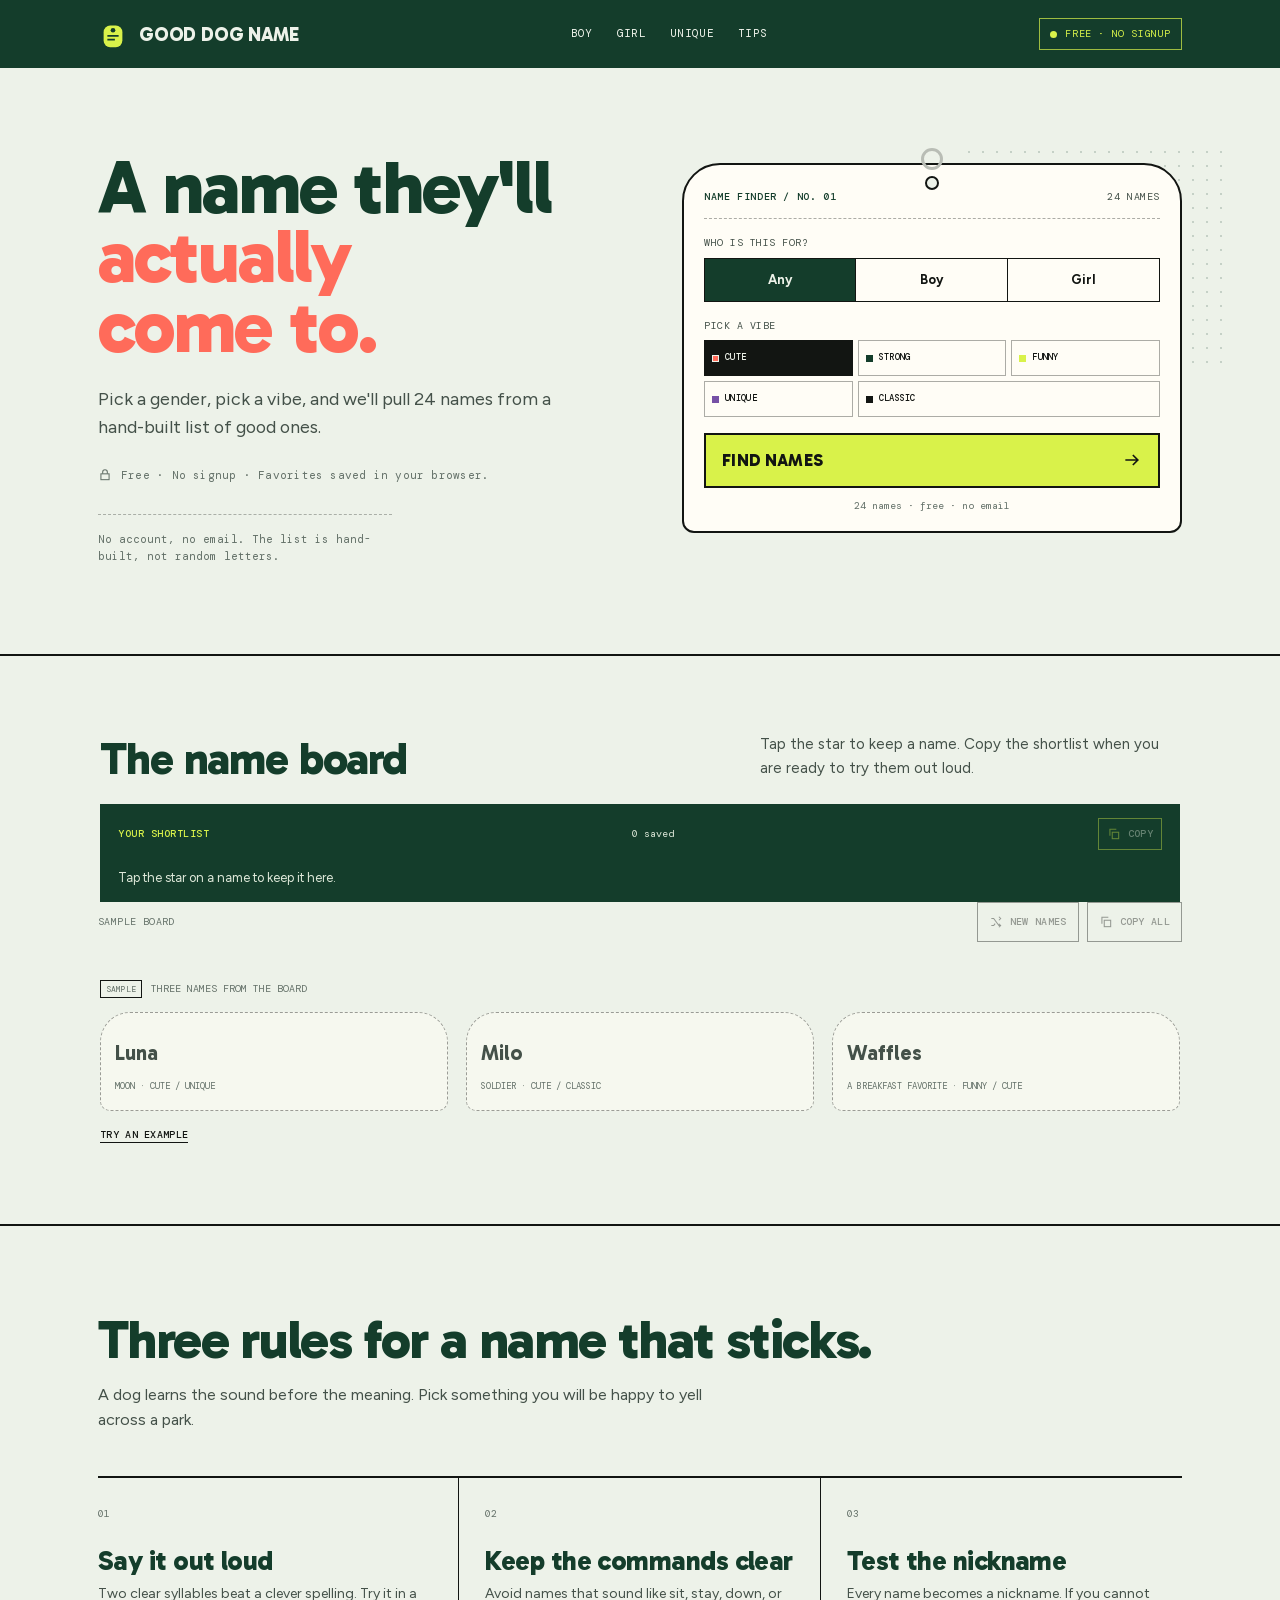
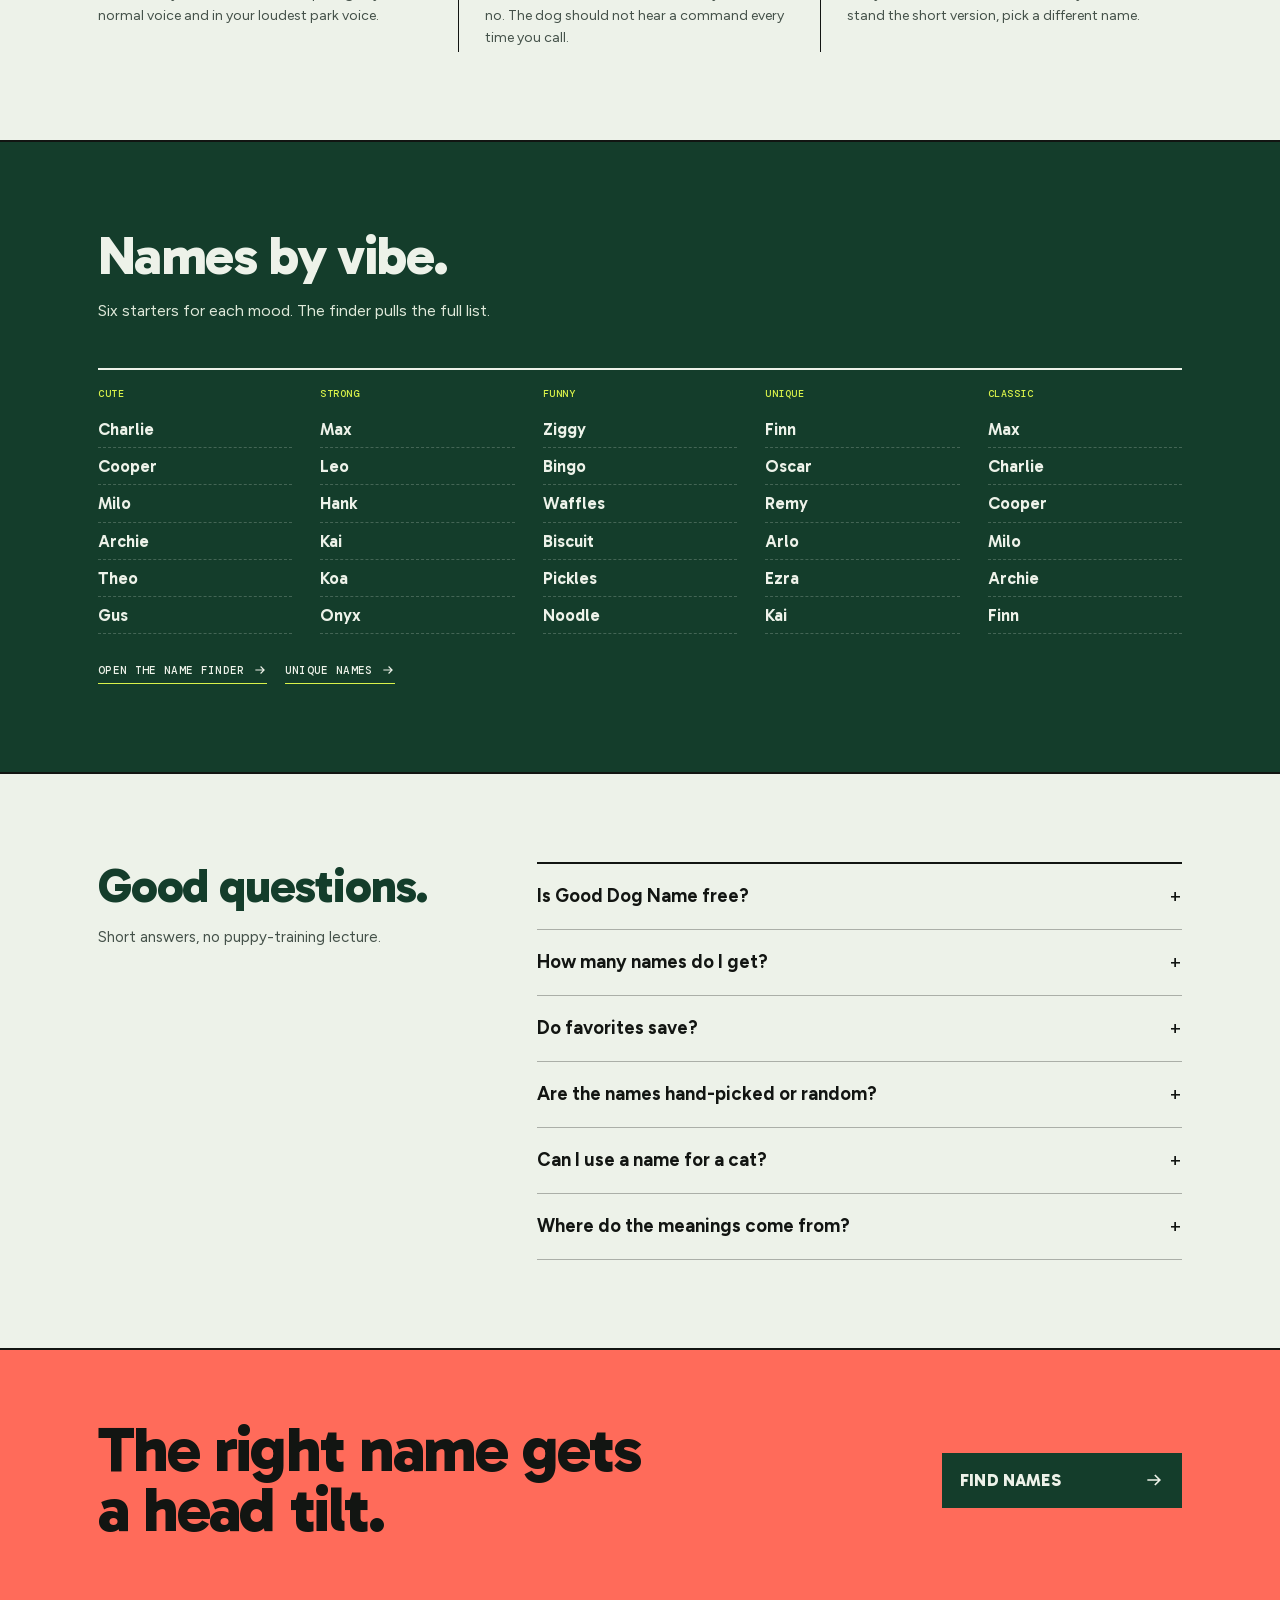
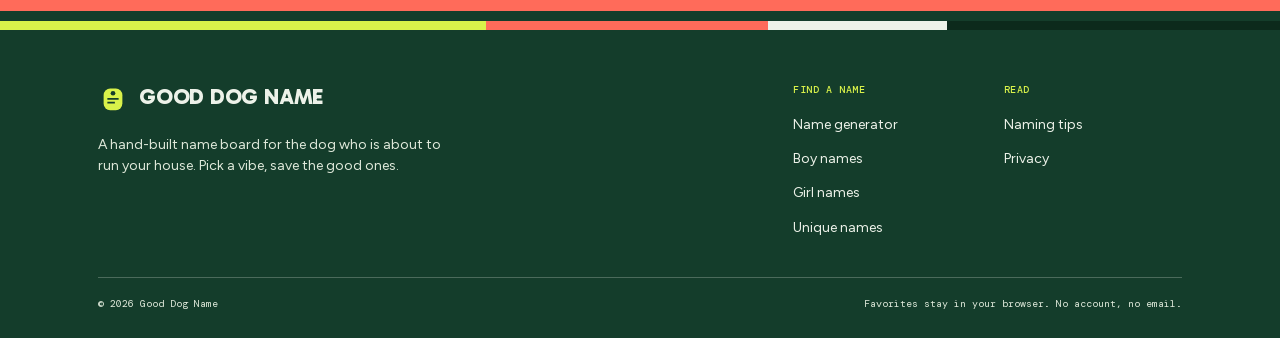
==== index.html @ aaa2a05f "Launch Good Dog Name preview" ====
<!doctype html>
<html lang="en">
<head>
<meta charset="utf-8">
<meta name="viewport" content="width=device-width, initial-scale=1">
<title>Dog Name Generator — Find a Name They'll Come To | Good Dog Name</title>
<meta name="description" content="Pull 24 dog names by gender and vibe from a hand-built list. Save a shortlist, copy the good ones, no signup.">
<link rel="canonical" href="https://fuchen5737.github.io/good-dog-name/">
<meta name="theme-color" content="#143d2b">
<meta name="robots" content="noindex, nofollow">
<meta property="og:type" content="website">
<meta property="og:site_name" content="Good Dog Name">
<meta property="og:title" content="Dog Name Generator — Find a Name They'll Come To | Good Dog Name">
<meta property="og:description" content="Pull 24 dog names by gender and vibe from a hand-built list. Save a shortlist, copy the good ones, no signup.">
<meta property="og:url" content="https://fuchen5737.github.io/good-dog-name/">
<meta property="og:image" content="https://fuchen5737.github.io/good-dog-name/assets/og.png">
<meta property="og:image:width" content="1200">
<meta property="og:image:height" content="630">
<meta name="twitter:card" content="summary_large_image">
<meta name="twitter:title" content="Dog Name Generator — Find a Name They'll Come To | Good Dog Name">
<meta name="twitter:description" content="Pull 24 dog names by gender and vibe from a hand-built list. Save a shortlist, copy the good ones, no signup.">
<meta name="twitter:image" content="https://fuchen5737.github.io/good-dog-name/assets/og.png">
<link rel="icon" href="./assets/favicon.svg" type="image/svg+xml">
<link rel="preload" href="./assets/fonts/gabarito-latin.woff2" as="font" type="font/woff2" crossorigin>
<link rel="preload" href="./assets/fonts/figtree-latin.woff2" as="font" type="font/woff2" crossorigin>
<link rel="stylesheet" href="./assets/styles.css">
<script type="application/ld+json">{"@context":"https://schema.org","@type":"WebApplication","name":"Good Dog Name","url":"https://fuchen5737.github.io/good-dog-name/","applicationCategory":"UtilitiesApplication","operatingSystem":"Any","browserRequirements":"Requires JavaScript","offers":{"@type":"Offer","price":"0","priceCurrency":"USD"},"description":"A free dog name generator with a hand-built list of names by gender and vibe, plus a saved shortlist."}</script>
<script type="application/ld+json">{"@context":"https://schema.org","@type":"FAQPage","mainEntity":[{"@type":"Question","name":"Is Good Dog Name free?","acceptedAnswer":{"@type":"Answer","text":"Yes. No account, no email, and no paid unlock. Pull as many boards as you like."}},{"@type":"Question","name":"How many names do I get?","acceptedAnswer":{"@type":"Answer","text":"Each run pulls 24 names. Tap the star to keep the good ones in your shortlist."}},{"@type":"Question","name":"Do favorites save?","acceptedAnswer":{"@type":"Answer","text":"Yes. Your shortlist is saved in this browser. Clearing browser data will clear it."}},{"@type":"Question","name":"Are the names hand-picked or random?","acceptedAnswer":{"@type":"Answer","text":"The list is hand-built. The finder shuffles and filters it; it does not invent names from random letters."}},{"@type":"Question","name":"Can I use a name for a cat?","acceptedAnswer":{"@type":"Answer","text":"The list is written for dogs, but many of the names work for any pet. The filter is a starting point, not a rule."}},{"@type":"Question","name":"Where do the meanings come from?","acceptedAnswer":{"@type":"Answer","text":"The notes are short meanings or associations, not a full etymology dictionary. Use them as a starting point."}}]}</script>
</head>
<body data-page="home" data-preset-gender="any" data-preset-style="cute">
<a class="skip-link" href="#generator">Skip to name finder</a>
<header class="site-header">
  <div class="wrap site-header__inner">
    <a class="brand" href="./" aria-label="Good Dog Name home">
      <svg class="brand__mark" viewBox="0 0 32 32" aria-hidden="true"><rect x="6" y="7" width="20" height="23" rx="7" fill="#d9f24a"/><circle cx="16" cy="12" r="2.5" fill="#143d2b"/><path d="M10 18h12M10 22h8" stroke="#143d2b" stroke-width="2"/></svg>
      <span>Good Dog Name</span>
    </a>
    <nav class="site-nav" aria-label="Primary">
      <a href="./boy-dog-names/">Boy</a>
      <a href="./girl-dog-names/">Girl</a>
      <a href="./unique-dog-names/">Unique</a>
      <a href="./dog-naming-tips/">Tips</a>
    </nav>
    <span class="header-chip">Free · No signup</span>
  </div>
</header>
<main id="main">
<section class="hero" id="generator">
  <div class="wrap hero__inner">
    <div class="hero__copy reveal">
      <h1>A name they'll <em>actually come to.</em></h1>
      <p class="hero__sub">Pick a gender, pick a vibe, and we'll pull 24 names from a hand-built list of good ones.</p>
      <p class="hero__trust"><svg viewBox="0 0 24 24" fill="none" stroke="currentColor" stroke-width="1.8" aria-hidden="true"><rect x="5" y="10" width="14" height="10"/><path d="M8 10V7a4 4 0 0 1 8 0v3"/></svg> Free · No signup · Favorites saved in your browser.</p>
      <p class="hero__note">No account, no email. The list is hand-built, not random letters.</p>
    </div>
    <div class="finder-wrap">
      <form class="finder reveal reveal--2" id="name-form" novalidate>
  <div class="finder__head">
    <strong>Name finder / No. 01</strong>
    <span>24 names</span>
  </div>
  <div class="finder__body">
    <fieldset class="fieldset">
      <legend>Who is this for?</legend>
      <div class="segmented">
        <label><input type="radio" name="gender" value="any" checked><span>Any</span></label>
        <label><input type="radio" name="gender" value="boy"><span>Boy</span></label>
        <label><input type="radio" name="gender" value="girl"><span>Girl</span></label>
      </div>
    </fieldset>
    <fieldset class="fieldset">
      <legend>Pick a vibe</legend>
      <div class="style-chips">
        <label class="style-chip"><input type="radio" name="style" value="cute" checked><span>Cute</span></label>
<label class="style-chip"><input type="radio" name="style" value="strong"><span>Strong</span></label>
<label class="style-chip"><input type="radio" name="style" value="funny"><span>Funny</span></label>
<label class="style-chip"><input type="radio" name="style" value="unique"><span>Unique</span></label>
<label class="style-chip"><input type="radio" name="style" value="classic"><span>Classic</span></label>
      </div>
    </fieldset>
    <button class="submit" type="submit">
      <span>Find names</span>
      <svg viewBox="0 0 24 24" fill="none" stroke="currentColor" stroke-width="2" aria-hidden="true"><path d="M4 12h15M13 6l6 6-6 6"/></svg>
    </button>
    <p class="finder__foot">24 names · free · no email</p>
  </div>
</form>
    </div>
  </div>
</section>
<section class="board" id="board" aria-labelledby="board-title">
  <div class="wrap">
    <div class="board__intro">
      <h2 id="board-title">The name board</h2>
      <p>Tap the star to keep a name. Copy the shortlist when you are ready to try them out loud.</p>
    </div>
    <div class="shortlist" id="shortlist">
      <div class="shortlist__head">
        <h3>Your shortlist</h3>
        <span id="shortlist-count">0 saved</span>
        <button class="button-quiet" id="copy-shortlist" type="button" aria-label="Copy shortlist" disabled><svg viewBox="0 0 24 24" fill="none" stroke="currentColor" stroke-width="1.8" aria-hidden="true"><rect x="9" y="9" width="11" height="11"/><path d="M5 15V4h11"/></svg><span>Copy</span></button>
      </div>
      <div class="shortlist__chips" id="shortlist-chips">
        <p class="shortlist__empty">Tap the star on a name to keep it here.</p>
      </div>
    </div>
    <div class="board__tools">
      <span class="board__count" id="board-count">Sample board</span>
      <button class="button-quiet" id="new-names" type="button" disabled><svg viewBox="0 0 24 24" fill="none" stroke="currentColor" stroke-width="1.8" aria-hidden="true"><path d="M4 6h4l9 12h3M4 18h4l2.5-3.3M17 3l3 3-3 3M17 15l3 3-3 3"/></svg><span>New names</span></button>
      <button class="button-quiet" id="copy-all" type="button" disabled><svg viewBox="0 0 24 24" fill="none" stroke="currentColor" stroke-width="1.8" aria-hidden="true"><rect x="9" y="9" width="11" height="11"/><path d="M5 15V4h11"/></svg><span>Copy all</span></button>
    </div>
    <div class="tag-empty" id="tag-empty">
      <p class="tag-empty__note"><span>Sample</span> Three names from the board</p>
      <div class="sample-grid">
        <div class="sample-tag"><strong>Luna</strong><span>moon · cute / unique</span></div>
        <div class="sample-tag"><strong>Milo</strong><span>soldier · cute / classic</span></div>
        <div class="sample-tag"><strong>Waffles</strong><span>a breakfast favorite · funny / cute</span></div>
      </div>
      <div class="empty-actions">
        <button class="link-button" id="fill-example" type="button">Try an example</button>
      </div>
    </div>
    <div class="tag-grid" id="tag-grid" hidden></div>
    <span class="sr-only" id="result-status" role="status" aria-live="polite"></span>
  </div>
</section>
<section class="section" aria-labelledby="how-title">
  <div class="wrap">
    <div class="section__head">
      <h2 id="how-title">Three rules for a name that sticks.</h2>
      <p>A dog learns the sound before the meaning. Pick something you will be happy to yell across a park.</p>
    </div>
    <div class="how">
      <div class="how__item">
        <span class="how__num">01</span>
        <h3>Say it out loud</h3>
        <p>Two clear syllables beat a clever spelling. Try it in a normal voice and in your loudest park voice.</p>
      </div>
      <div class="how__item">
        <span class="how__num">02</span>
        <h3>Keep the commands clear</h3>
        <p>Avoid names that sound like sit, stay, down, or no. The dog should not hear a command every time you call.</p>
      </div>
      <div class="how__item">
        <span class="how__num">03</span>
        <h3>Test the nickname</h3>
        <p>Every name becomes a nickname. If you cannot stand the short version, pick a different name.</p>
      </div>
    </div>
  </div>
</section>
<section class="section section--forest" aria-labelledby="vibes-title">
  <div class="wrap">
    <div class="section__head">
      <h2 id="vibes-title">Names by vibe.</h2>
      <p>Six starters for each mood. The finder pulls the full list.</p>
    </div>
    <div class="vibes">
      <div class="vibe"><h3>Cute</h3><ul><li>Charlie</li><li>Cooper</li><li>Milo</li><li>Archie</li><li>Theo</li><li>Gus</li></ul></div>
<div class="vibe"><h3>Strong</h3><ul><li>Max</li><li>Leo</li><li>Hank</li><li>Kai</li><li>Koa</li><li>Onyx</li></ul></div>
<div class="vibe"><h3>Funny</h3><ul><li>Ziggy</li><li>Bingo</li><li>Waffles</li><li>Biscuit</li><li>Pickles</li><li>Noodle</li></ul></div>
<div class="vibe"><h3>Unique</h3><ul><li>Finn</li><li>Oscar</li><li>Remy</li><li>Arlo</li><li>Ezra</li><li>Kai</li></ul></div>
<div class="vibe"><h3>Classic</h3><ul><li>Max</li><li>Charlie</li><li>Cooper</li><li>Milo</li><li>Archie</li><li>Finn</li></ul></div>
    </div>
    <div class="section__foot">
      <a class="text-link" href="./">Open the name finder<svg viewBox="0 0 24 24" fill="none" stroke="currentColor" stroke-width="2" aria-hidden="true"><path d="M4 12h15M13 6l6 6-6 6"/></svg></a>
      <a class="text-link" href="./unique-dog-names/">Unique names<svg viewBox="0 0 24 24" fill="none" stroke="currentColor" stroke-width="2" aria-hidden="true"><path d="M4 12h15M13 6l6 6-6 6"/></svg></a>
    </div>
  </div>
</section>
<section class="section" aria-labelledby="faq-title">
  <div class="wrap faq">
    <div class="faq__intro">
      <h2 id="faq-title">Good questions.</h2>
      <p>Short answers, no puppy-training lecture.</p>
    </div>
    <div class="faq-list">
      <details class="faq-item"><summary>Is Good Dog Name free?</summary><p>Yes. No account, no email, and no paid unlock. Pull as many boards as you like.</p></details>
<details class="faq-item"><summary>How many names do I get?</summary><p>Each run pulls 24 names. Tap the star to keep the good ones in your shortlist.</p></details>
<details class="faq-item"><summary>Do favorites save?</summary><p>Yes. Your shortlist is saved in this browser. Clearing browser data will clear it.</p></details>
<details class="faq-item"><summary>Are the names hand-picked or random?</summary><p>The list is hand-built. The finder shuffles and filters it; it does not invent names from random letters.</p></details>
<details class="faq-item"><summary>Can I use a name for a cat?</summary><p>The list is written for dogs, but many of the names work for any pet. The filter is a starting point, not a rule.</p></details>
<details class="faq-item"><summary>Where do the meanings come from?</summary><p>The notes are short meanings or associations, not a full etymology dictionary. Use them as a starting point.</p></details>
    </div>
  </div>
</section>
<section class="cta" aria-labelledby="cta-title">
  <div class="wrap cta__inner">
    <h2 id="cta-title">The right name gets a head tilt.</h2>
    <a class="submit" href="#generator"><span>Find names</span><svg viewBox="0 0 24 24" fill="none" stroke="currentColor" stroke-width="2" aria-hidden="true"><path d="M4 12h15M13 6l6 6-6 6"/></svg></a>
  </div>
</section>
</main>
<footer class="site-footer">
  <div class="site-footer__bar" aria-hidden="true"><span></span><span></span><span></span><span></span></div>
  <div class="wrap">
    <div class="site-footer__inner">
      <div>
        <a class="brand" href="./"><svg class="brand__mark" viewBox="0 0 32 32" aria-hidden="true"><rect x="6" y="7" width="20" height="23" rx="7" fill="#d9f24a"/><circle cx="16" cy="12" r="2.5" fill="#143d2b"/><path d="M10 18h12M10 22h8" stroke="#143d2b" stroke-width="2"/></svg><span>Good Dog Name</span></a>
        <p class="site-footer__note">A hand-built name board for the dog who is about to run your house. Pick a vibe, save the good ones.</p>
      </div>
      <div>
        <h2>Find a name</h2>
        <ul>
          <li><a href="./">Name generator</a></li>
          <li><a href="./boy-dog-names/">Boy names</a></li>
          <li><a href="./girl-dog-names/">Girl names</a></li>
          <li><a href="./unique-dog-names/">Unique names</a></li>
        </ul>
      </div>
      <div>
        <h2>Read</h2>
        <ul>
          <li><a href="./dog-naming-tips/">Naming tips</a></li>
          <li><a href="./privacy/">Privacy</a></li>
        </ul>
      </div>
    </div>
    <div class="site-footer__bottom">
      <span>© 2026 Good Dog Name</span>
      <span>Favorites stay in your browser. No account, no email.</span>
    </div>
  </div>
</footer>
<div class="toast" id="toast" role="status" aria-live="polite"></div>
<script type="module" src="./assets/app.js"></script>
</body>
</html>
---- assets/styles.css ----
@font-face {
  font-family: "Gabarito";
  src: url("./fonts/gabarito-latin.woff2") format("woff2");
  font-weight: 400 900;
  font-style: normal;
  font-display: swap;
}

@font-face {
  font-family: "Figtree";
  src: url("./fonts/figtree-latin.woff2") format("woff2");
  font-weight: 300 900;
  font-style: normal;
  font-display: swap;
}

@font-face {
  font-family: "DM Mono";
  src: url("./fonts/dm-mono-400.woff2") format("woff2");
  font-weight: 400;
  font-style: normal;
  font-display: swap;
}

@font-face {
  font-family: "DM Mono";
  src: url("./fonts/dm-mono-500.woff2") format("woff2");
  font-weight: 500;
  font-style: normal;
  font-display: swap;
}

:root {
  --paper: #edf2e9;
  --paper-deep: #dfe9da;
  --white: #fffdf6;
  --ink: #121512;
  --ink-soft: #445149;
  --ink-mute: #647169;
  --forest: #143d2b;
  --forest-deep: #0c2a1c;
  --tennis: #d9f24a;
  --coral: #ff6b5a;
  --plum: #7651a6;
  --metal: #b9bdb5;
  --display: "Gabarito", "Trebuchet MS", sans-serif;
  --body: "Figtree", "Helvetica Neue", Arial, sans-serif;
  --mono: "DM Mono", ui-monospace, monospace;
  --max: 1180px;
  --gutter: clamp(20px, 4vw, 48px);
  --ease: cubic-bezier(0.16, 1, 0.3, 1);
}

*,
*::before,
*::after {
  box-sizing: border-box;
}

[hidden] {
  display: none !important;
}

html {
  background: var(--paper);
  scroll-behavior: smooth;
  scrollbar-color: var(--forest) var(--paper);
}

::-webkit-scrollbar {
  width: 12px;
}

::-webkit-scrollbar-track {
  background: var(--paper);
}

::-webkit-scrollbar-thumb {
  background: var(--forest);
  border: 3px solid var(--paper);
}

body {
  margin: 0;
  background: var(--paper);
  color: var(--ink);
  font-family: var(--body);
  font-size: 17px;
  line-height: 1.55;
  -webkit-font-smoothing: antialiased;
  text-rendering: optimizeLegibility;
}

::selection {
  background: var(--tennis);
  color: var(--ink);
}

:focus-visible {
  outline: 2px solid var(--coral);
  outline-offset: 3px;
}

.site-header :focus-visible,
.site-footer :focus-visible {
  outline-color: var(--tennis);
}

a {
  color: inherit;
  text-underline-offset: 0.18em;
}

img,
svg {
  display: block;
  max-width: 100%;
}

button,
input {
  font: inherit;
  color: inherit;
}

button {
  cursor: pointer;
}

a.submit {
  text-decoration: none;
}

.wrap {
  width: 100%;
  max-width: var(--max);
  margin: 0 auto;
  padding-inline: var(--gutter);
}

.skip-link {
  position: absolute;
  left: 16px;
  top: -60px;
  z-index: 100;
  background: var(--tennis);
  color: var(--ink);
  padding: 10px 14px;
  font-family: var(--mono);
  font-size: 12px;
  text-decoration: none;
}

.skip-link:focus {
  top: 12px;
}

/* Header */
.site-header {
  background: var(--forest);
  color: var(--paper);
}

.site-header__inner {
  min-height: 68px;
  display: flex;
  align-items: center;
  justify-content: space-between;
  gap: 24px;
}

.brand {
  display: inline-flex;
  align-items: center;
  gap: 11px;
  color: var(--paper);
  text-decoration: none;
  font-family: var(--display);
  font-size: 19px;
  font-weight: 800;
  line-height: 1;
  letter-spacing: -0.01em;
  text-transform: uppercase;
}

.brand__mark {
  width: 30px;
  height: 30px;
  flex: none;
}

.site-nav {
  display: flex;
  align-items: center;
  gap: 24px;
  font-family: var(--mono);
  font-size: 11px;
  letter-spacing: 0.03em;
  text-transform: uppercase;
}

.site-nav a {
  color: var(--paper);
  text-decoration: none;
  padding-block: 4px;
  border-bottom: 1px solid transparent;
}

.site-nav a:hover,
.site-nav a[aria-current="page"] {
  border-bottom-color: var(--tennis);
}

.header-chip {
  display: inline-flex;
  align-items: center;
  gap: 8px;
  border: 1px solid rgba(217, 242, 74, 0.7);
  color: var(--tennis);
  padding: 7px 10px;
  font-family: var(--mono);
  font-size: 10px;
  letter-spacing: 0.06em;
  text-transform: uppercase;
  white-space: nowrap;
}

.header-chip::before {
  content: "";
  width: 7px;
  height: 7px;
  background: var(--tennis);
  border-radius: 50%;
}

/* Hero */
.hero {
  position: relative;
  overflow: hidden;
  background: var(--paper);
  border-bottom: 2px solid var(--ink);
}

.hero__inner {
  position: relative;
  z-index: 1;
  display: grid;
  grid-template-columns: minmax(0, 1.02fr) minmax(350px, 0.98fr);
  gap: clamp(36px, 5vw, 72px);
  align-items: start;
  padding-block: clamp(46px, 6vw, 78px) clamp(56px, 7vw, 92px);
}

.hero__copy {
  max-width: 650px;
  padding-top: 8px;
}

.hero h1 {
  margin: 0;
  font-family: var(--display);
  font-size: clamp(3rem, 5.9vw, 5.15rem);
  font-weight: 800;
  line-height: 0.92;
  letter-spacing: -0.03em;
  text-wrap: balance;
  color: var(--forest);
}

.hero h1 em {
  font-style: normal;
  color: var(--coral);
}

.hero__sub {
  max-width: 44ch;
  margin: 24px 0 0;
  color: var(--ink-soft);
  font-size: clamp(1.03rem, 1.4vw, 1.18rem);
  line-height: 1.55;
}

.hero__trust {
  display: flex;
  align-items: center;
  gap: 9px;
  margin-top: 26px;
  font-family: var(--mono);
  font-size: 11px;
  letter-spacing: 0.02em;
  color: var(--ink-mute);
}

.hero__trust svg {
  width: 14px;
  height: 14px;
  flex: none;
}

.hero__note {
  max-width: 42ch;
  margin: 30px 0 0;
  padding-top: 16px;
  border-top: 1px dashed rgba(18, 21, 18, 0.3);
  font-family: var(--mono);
  font-size: 11px;
  line-height: 1.55;
  color: var(--ink-mute);
}

/* Finder: a big dog tag */
.finder-wrap {
  position: relative;
  padding-top: 18px;
}

.finder-wrap::before {
  content: "";
  position: absolute;
  top: 0;
  right: -8%;
  width: 260px;
  height: 220px;
  background-image: radial-gradient(circle, rgba(20, 61, 43, 0.18) 1.3px, transparent 1.5px);
  background-size: 14px 14px;
  pointer-events: none;
}

.finder {
  position: relative;
  z-index: 1;
  background: var(--white);
  border: 2px solid var(--ink);
  border-radius: 38px 38px 12px 12px;
  padding: 24px 20px 18px;
}

.finder::before {
  content: "";
  position: absolute;
  top: 11px;
  left: 50%;
  width: 14px;
  height: 14px;
  transform: translateX(-50%);
  border: 2px solid var(--ink);
  border-radius: 50%;
  background: var(--paper);
  z-index: 2;
}

.finder::after {
  content: "";
  position: absolute;
  top: -17px;
  left: 50%;
  width: 22px;
  height: 22px;
  transform: translateX(-50%);
  border: 3px solid var(--metal);
  border-radius: 50%;
  z-index: 1;
}

.finder__head {
  display: flex;
  align-items: center;
  justify-content: space-between;
  gap: 14px;
  padding-bottom: 14px;
  border-bottom: 1.5px dashed rgba(18, 21, 18, 0.35);
  font-family: var(--mono);
  font-size: 10px;
  letter-spacing: 0.06em;
  text-transform: uppercase;
  color: var(--ink-soft);
}

.finder__head strong {
  color: var(--forest);
  font-weight: 500;
}

.finder__body {
  padding-top: 16px;
}

.fieldset {
  margin: 0 0 16px;
  padding: 0;
  border: 0;
}

.fieldset > legend {
  padding: 0;
  margin-bottom: 7px;
  font-family: var(--mono);
  font-size: 10px;
  letter-spacing: 0.05em;
  text-transform: uppercase;
  color: var(--ink-soft);
}

.segmented {
  display: grid;
  grid-template-columns: repeat(3, 1fr);
  border: 1.5px solid var(--ink);
}

.segmented label {
  position: relative;
  display: block;
}

.segmented input {
  position: absolute;
  opacity: 0;
  pointer-events: none;
}

.segmented span {
  display: grid;
  place-items: center;
  min-height: 42px;
  font-family: var(--body);
  font-size: 13px;
  font-weight: 700;
  cursor: pointer;
  border-right: 1.5px solid var(--ink);
  background: var(--white);
}

.segmented label:last-child span {
  border-right: 0;
}

.segmented span:hover {
  background: var(--paper);
}

.segmented input:checked + span {
  background: var(--forest);
  color: var(--paper);
}

.segmented input:focus-visible + span {
  outline: 2px solid var(--coral);
  outline-offset: -3px;
}

.style-chips {
  display: grid;
  grid-template-columns: repeat(3, 1fr);
  gap: 5px;
}

.style-chip {
  position: relative;
  display: block;
}

.style-chip input {
  position: absolute;
  opacity: 0;
  pointer-events: none;
}

.style-chip span {
  display: flex;
  align-items: center;
  gap: 6px;
  min-height: 36px;
  padding: 6px 7px;
  border: 1.5px solid rgba(18, 21, 18, 0.35);
  background: var(--white);
  font-family: var(--mono);
  font-size: 9px;
  font-weight: 500;
  letter-spacing: 0.03em;
  text-transform: uppercase;
  cursor: pointer;
}

.style-chip span::before {
  content: "";
  width: 7px;
  height: 7px;
  flex: none;
  background: var(--swatch, var(--forest));
}

.style-chip:nth-child(1) span {
  --swatch: var(--coral);
}

.style-chip:nth-child(2) span {
  --swatch: var(--forest);
}

.style-chip:nth-child(3) span {
  --swatch: var(--tennis);
}

.style-chip:nth-child(4) span {
  --swatch: var(--plum);
}

.style-chip:nth-child(5) {
  grid-column: span 2;
}

.style-chip:nth-child(5) span {
  --swatch: var(--ink);
}

.style-chip span:hover {
  border-color: var(--ink);
  background: var(--paper);
}

.style-chip input:checked + span {
  background: var(--ink);
  border-color: var(--ink);
  color: var(--paper);
}

.style-chip input:checked + span::before {
  border: 1px solid var(--paper);
}

.style-chip input:focus-visible + span {
  outline: 2px solid var(--coral);
  outline-offset: 2px;
}

.submit {
  display: flex;
  align-items: center;
  justify-content: space-between;
  gap: 12px;
  width: 100%;
  min-height: 54px;
  padding: 12px 16px;
  border: 2px solid var(--ink);
  background: var(--tennis);
  color: var(--ink);
  font-family: var(--display);
  font-size: 17px;
  font-weight: 800;
  letter-spacing: 0.01em;
  text-transform: uppercase;
  transition: background 150ms ease, transform 150ms ease;
}

.submit:hover {
  background: var(--coral);
}

.submit:active {
  transform: translateY(1px);
}

.submit svg {
  width: 20px;
  height: 20px;
  flex: none;
}

.submit[disabled] {
  cursor: wait;
  opacity: 0.7;
}

.finder__foot {
  margin: 10px 0 0;
  font-family: var(--mono);
  font-size: 10px;
  color: var(--ink-mute);
  text-align: center;
}

/* Board */
.board {
  padding-block: clamp(44px, 6vw, 78px);
}

.board__intro {
  display: flex;
  align-items: end;
  justify-content: space-between;
  gap: 24px;
  max-width: 1080px;
  margin: 0 auto 16px;
}

.board__intro h2 {
  margin: 0;
  font-family: var(--display);
  font-size: clamp(1.9rem, 3.5vw, 2.8rem);
  font-weight: 800;
  line-height: 1;
  letter-spacing: -0.025em;
  color: var(--forest);
}

.board__intro p {
  max-width: 42ch;
  margin: 0 0 2px;
  color: var(--ink-soft);
  font-size: 15px;
}

.board__tools {
  display: flex;
  align-items: center;
  gap: 8px;
  flex-wrap: wrap;
  margin-bottom: 16px;
}

.board__count {
  margin-right: auto;
  font-family: var(--mono);
  font-size: 10px;
  letter-spacing: 0.04em;
  text-transform: uppercase;
  color: var(--ink-mute);
}

.button-quiet {
  display: inline-flex;
  align-items: center;
  justify-content: center;
  gap: 7px;
  min-height: 40px;
  padding: 7px 11px;
  border: 1.5px solid var(--ink);
  background: transparent;
  color: var(--ink);
  font-family: var(--mono);
  font-size: 10px;
  font-weight: 500;
  letter-spacing: 0.03em;
  text-transform: uppercase;
  transition: background 150ms ease;
}

.button-quiet svg {
  width: 14px;
  height: 14px;
  flex: none;
}

.button-quiet:hover {
  background: var(--tennis);
}

.button-quiet:disabled {
  cursor: not-allowed;
  opacity: 0.4;
}

.tag-grid {
  display: grid;
  grid-template-columns: repeat(3, minmax(0, 1fr));
  gap: 18px;
  max-width: 1080px;
  margin: 0 auto;
}

.dog-tag {
  position: relative;
  display: flex;
  flex-direction: column;
  min-height: 210px;
  padding: 30px 16px 14px;
  border: 2px solid var(--ink);
  border-radius: 34px 34px 12px 12px;
  background: var(--white);
  transform: rotate(-0.5deg);
  animation: tag-in 460ms var(--ease) both;
  animation-delay: calc(var(--i, 0) * 28ms);
}

.dog-tag:nth-child(3n) {
  transform: rotate(0.5deg);
}

.dog-tag:hover {
  transform: rotate(0) translateY(-2px);
}

.dog-tag::before {
  content: "";
  position: absolute;
  top: 10px;
  left: 50%;
  width: 12px;
  height: 12px;
  transform: translateX(-50%);
  border: 2px solid var(--ink);
  border-radius: 50%;
  background: var(--paper);
}

.dog-tag::after {
  content: "";
  position: absolute;
  top: -14px;
  left: 50%;
  width: 18px;
  height: 18px;
  transform: translateX(-50%);
  border: 3px solid var(--metal);
  border-radius: 50%;
}

.dog-tag__top {
  display: flex;
  align-items: flex-start;
  justify-content: space-between;
  gap: 10px;
}

.dog-tag__name {
  margin: 0;
  font-family: var(--display);
  font-size: clamp(1.5rem, 2.4vw, 1.9rem);
  font-weight: 800;
  line-height: 1.05;
  letter-spacing: -0.02em;
  color: var(--forest);
  overflow-wrap: anywhere;
}

.dog-tag__note {
  margin: 6px 0 0;
  color: var(--ink-soft);
  font-size: 14px;
  line-height: 1.4;
}

.dog-tag__styles {
  display: flex;
  flex-wrap: wrap;
  gap: 5px;
  margin-top: 12px;
}

.dog-tag__style {
  border: 1px solid rgba(18, 21, 18, 0.3);
  padding: 2px 5px;
  font-family: var(--mono);
  font-size: 8px;
  letter-spacing: 0.03em;
  text-transform: uppercase;
  color: var(--ink-soft);
}

.dog-tag__actions {
  display: flex;
  align-items: center;
  justify-content: flex-end;
  gap: 6px;
  margin-top: auto;
  padding-top: 12px;
}

.icon-button {
  display: grid;
  place-items: center;
  width: 36px;
  height: 36px;
  padding: 0;
  border: 1.5px solid var(--ink);
  background: transparent;
  color: var(--ink);
  transition: background 150ms ease;
}

.icon-button svg {
  width: 16px;
  height: 16px;
}

.icon-button:hover {
  background: var(--tennis);
}

.icon-button.star.is-favorite {
  background: var(--tennis);
}

.dog-tag__top .icon-button {
  flex: none;
}

.icon-button.star.is-favorite svg {
  fill: var(--forest);
}

.icon-button.is-copied {
  background: var(--tennis);
}

.tag-empty {
  max-width: 1080px;
  margin: 0 auto;
  padding: 22px 0 4px;
}

.tag-empty__note {
  display: flex;
  align-items: center;
  gap: 9px;
  margin: 0 0 14px;
  font-family: var(--mono);
  font-size: 10px;
  color: var(--ink-mute);
  text-transform: uppercase;
}

.tag-empty__note span {
  border: 1px solid var(--ink);
  padding: 2px 5px;
  font-size: 8px;
}

.sample-grid {
  display: grid;
  grid-template-columns: repeat(3, minmax(0, 1fr));
  gap: 18px;
}

.sample-tag {
  border: 1.5px dashed rgba(18, 21, 18, 0.4);
  border-radius: 30px 30px 10px 10px;
  padding: 24px 14px 14px;
  background: rgba(255, 253, 246, 0.5);
  color: var(--ink-mute);
}

.sample-tag strong {
  display: block;
  font-family: var(--display);
  font-size: 1.3rem;
  color: var(--ink-soft);
}

.sample-tag span {
  font-family: var(--mono);
  font-size: 9px;
  text-transform: uppercase;
}

.empty-actions {
  display: flex;
  align-items: center;
  gap: 14px;
  flex-wrap: wrap;
  margin-top: 16px;
}

.link-button {
  padding: 0;
  border: 0;
  border-bottom: 1px solid currentColor;
  background: transparent;
  color: var(--ink);
  font-family: var(--mono);
  font-size: 10px;
  font-weight: 500;
  letter-spacing: 0.03em;
  text-transform: uppercase;
}

.link-button:hover {
  color: var(--coral);
}

/* Shortlist */
.shortlist {
  max-width: 1080px;
  margin: 22px auto 0;
  background: var(--forest);
  color: var(--paper);
  padding: 14px 18px;
}

.shortlist__head {
  display: flex;
  align-items: center;
  justify-content: space-between;
  gap: 14px;
  flex-wrap: wrap;
}

.shortlist__head h3 {
  margin: 0;
  font-family: var(--mono);
  font-size: 10px;
  font-weight: 500;
  letter-spacing: 0.05em;
  text-transform: uppercase;
  color: var(--tennis);
}

.shortlist__head span {
  font-family: var(--mono);
  font-size: 10px;
  color: var(--paper-deep);
}

.shortlist__head .button-quiet {
  min-height: 32px;
  padding: 5px 8px;
  font-size: 9px;
}

.shortlist__chips {
  display: flex;
  flex-wrap: wrap;
  gap: 6px;
  margin-top: 10px;
}

.fav-chip {
  display: inline-flex;
  align-items: center;
  gap: 5px;
  border: 1px solid rgba(238, 242, 233, 0.5);
  padding: 4px 5px 4px 8px;
  font-family: var(--body);
  font-size: 12px;
  font-weight: 600;
  color: var(--paper);
}

.fav-chip button {
  display: grid;
  place-items: center;
  width: 20px;
  height: 20px;
  padding: 0;
  border: 0;
  background: transparent;
  color: var(--tennis);
  font-family: var(--mono);
  font-size: 13px;
  line-height: 1;
}

.shortlist__empty {
  margin: 8px 0 0;
  color: var(--paper-deep);
  font-size: 13px;
}

.shortlist .button-quiet {
  border-color: var(--tennis);
  color: var(--tennis);
}

.shortlist .button-quiet:hover {
  background: var(--tennis);
  color: var(--ink);
}

/* Sections */
.section {
  padding-block: clamp(52px, 7vw, 88px);
  border-top: 2px solid var(--ink);
}

.section--forest {
  background: var(--forest);
  color: var(--paper);
  border-top-color: var(--ink);
}

.section__head {
  max-width: 780px;
  margin-bottom: clamp(28px, 4vw, 44px);
}

.section__head h2 {
  margin: 0;
  font-family: var(--display);
  font-size: clamp(2.1rem, 4.2vw, 3.5rem);
  font-weight: 800;
  line-height: 0.98;
  letter-spacing: -0.03em;
  text-wrap: balance;
  color: var(--forest);
}

.section__head p {
  max-width: 62ch;
  margin: 16px 0 0;
  color: var(--ink-soft);
  font-size: 16px;
}

.section--forest .section__head h2 {
  color: var(--paper);
}

.section--forest .section__head p {
  color: var(--paper-deep);
}

.how {
  display: grid;
  grid-template-columns: repeat(3, minmax(0, 1fr));
  border-top: 2px solid var(--ink);
}

.how__item {
  padding: 20px 26px 4px 0;
  border-right: 1.5px solid var(--ink);
}

.how__item:last-child {
  border-right: 0;
  padding-right: 0;
}

.how__item + .how__item {
  padding-left: 26px;
}

.how__num {
  font-family: var(--mono);
  font-size: 10px;
  color: var(--ink-mute);
}

.how__item h3 {
  margin: 22px 0 8px;
  font-family: var(--display);
  font-size: clamp(1.3rem, 2.2vw, 1.7rem);
  font-weight: 800;
  line-height: 1.05;
  letter-spacing: -0.02em;
  color: var(--forest);
}

.how__item p {
  max-width: 32ch;
  margin: 0;
  color: var(--ink-soft);
  font-size: 14px;
}

.vibes {
  display: grid;
  grid-template-columns: repeat(5, minmax(0, 1fr));
  gap: 0 28px;
  border-top: 2px solid var(--paper);
}

.vibe {
  padding: 16px 0 4px;
}

.vibe h3 {
  margin: 0 0 10px;
  font-family: var(--mono);
  font-size: 10px;
  font-weight: 500;
  letter-spacing: 0.05em;
  text-transform: uppercase;
  color: var(--tennis);
}

.vibe ul {
  list-style: none;
  margin: 0;
  padding: 0;
}

.vibe li {
  padding: 5px 0;
  border-bottom: 1px dashed rgba(238, 242, 233, 0.22);
  font-family: var(--display);
  font-size: 1.05rem;
  font-weight: 600;
  color: var(--paper);
}

.section__foot {
  display: flex;
  align-items: center;
  gap: 18px;
  flex-wrap: wrap;
  margin-top: 24px;
}

.text-link {
  display: inline-flex;
  align-items: center;
  gap: 8px;
  color: var(--ink);
  font-family: var(--mono);
  font-size: 11px;
  font-weight: 500;
  letter-spacing: 0.03em;
  text-transform: uppercase;
  text-decoration: none;
  border-bottom: 1.5px solid var(--ink);
  padding-bottom: 4px;
}

.text-link:hover {
  color: var(--coral);
  border-color: var(--coral);
}

.text-link svg {
  width: 14px;
  height: 14px;
}

.section--forest .text-link {
  color: var(--paper);
  border-color: var(--tennis);
}

.section--forest .text-link:hover {
  color: var(--tennis);
}

.faq {
  display: grid;
  grid-template-columns: minmax(240px, 0.72fr) minmax(0, 1.28fr);
  gap: clamp(32px, 6vw, 88px);
  align-items: start;
}

.faq__intro h2 {
  margin: 0;
  font-family: var(--display);
  font-size: clamp(2rem, 3.8vw, 3rem);
  font-weight: 800;
  line-height: 1;
  letter-spacing: -0.025em;
  color: var(--forest);
}

.faq__intro p {
  max-width: 30ch;
  margin: 16px 0 0;
  color: var(--ink-soft);
  font-size: 15px;
}

.faq-list {
  border-top: 2px solid var(--ink);
}

.faq-item {
  border-bottom: 1px solid rgba(18, 21, 18, 0.3);
}

.faq-item summary {
  display: flex;
  align-items: center;
  justify-content: space-between;
  gap: 18px;
  padding: 17px 0;
  list-style: none;
  cursor: pointer;
  font-size: clamp(1rem, 1.6vw, 1.15rem);
  font-weight: 700;
}

.faq-item summary::-webkit-details-marker {
  display: none;
}

.faq-item summary::after {
  content: "+";
  flex: none;
  font-family: var(--mono);
  font-size: 20px;
  font-weight: 400;
}

.faq-item[open] summary::after {
  content: "−";
  color: var(--coral);
}

.faq-item p {
  max-width: 66ch;
  margin: 0;
  padding: 0 0 18px;
  color: var(--ink-soft);
  font-size: 15px;
}

.cta {
  background: var(--coral);
  color: var(--ink);
  padding-block: clamp(44px, 6vw, 70px);
  border-top: 2px solid var(--ink);
}

.cta__inner {
  display: flex;
  align-items: center;
  justify-content: space-between;
  gap: 28px;
  flex-wrap: wrap;
}

.cta h2 {
  max-width: 16ch;
  margin: 0;
  font-family: var(--display);
  font-size: clamp(2.2rem, 5vw, 4.1rem);
  font-weight: 800;
  line-height: 0.95;
  letter-spacing: -0.03em;
}

.cta .submit {
  width: auto;
  min-width: 240px;
  background: var(--forest);
  color: var(--paper);
  border-color: var(--forest);
}

.cta .submit:hover {
  background: var(--tennis);
  color: var(--ink);
}

/* Content pages */
.page-hero {
  background: var(--forest);
  color: var(--paper);
  padding-block: clamp(46px, 6vw, 82px);
  border-bottom: 2px solid var(--ink);
}

.page-hero h1 {
  max-width: 16ch;
  margin: 0;
  font-family: var(--display);
  font-size: clamp(2.7rem, 5.2vw, 4.6rem);
  font-weight: 800;
  line-height: 0.94;
  letter-spacing: -0.03em;
  text-wrap: balance;
}

.page-hero p {
  max-width: 56ch;
  margin: 20px 0 0;
  color: var(--paper-deep);
  font-size: clamp(1rem, 1.4vw, 1.15rem);
}

.page-hero__links {
  display: flex;
  gap: 18px;
  flex-wrap: wrap;
  margin-top: 26px;
  font-family: var(--mono);
  font-size: 10px;
  text-transform: uppercase;
}

.page-hero__links a {
  color: var(--paper);
  text-decoration: none;
  border-bottom: 1px solid rgba(238, 242, 233, 0.45);
  padding-bottom: 3px;
}

.page-hero__links a:hover {
  color: var(--tennis);
  border-color: var(--tennis);
}

.page-body {
  padding-block: clamp(44px, 6vw, 80px);
}

.prose {
  max-width: 720px;
  margin-inline: auto;
}

.prose h2 {
  margin: 40px 0 12px;
  font-family: var(--display);
  font-size: clamp(1.7rem, 2.8vw, 2.2rem);
  font-weight: 800;
  line-height: 1.05;
  letter-spacing: -0.02em;
  color: var(--forest);
}

.prose h2:first-child {
  margin-top: 0;
}

.prose p,
.prose li {
  color: var(--ink-soft);
  font-size: 16px;
}

.prose ul {
  padding-left: 1.2em;
  margin: 12px 0;
}

.prose li {
  margin: 6px 0;
}

.prose a {
  color: var(--ink);
  text-decoration-color: var(--coral);
  text-decoration-thickness: 2px;
}

.prose .submit,
.section__foot .submit {
  width: auto;
  display: inline-flex;
  justify-content: center;
}

.note-box {
  margin: 28px 0;
  padding: 16px 18px;
  border: 1.5px solid var(--ink);
  background: var(--tennis);
  font-size: 15px;
}

.note-box strong {
  display: block;
  margin-bottom: 4px;
  font-family: var(--mono);
  font-size: 10px;
  letter-spacing: 0.05em;
  text-transform: uppercase;
}

/* Footer */
.site-footer {
  background: var(--forest);
  color: var(--paper);
  padding-top: 10px;
}

.site-footer__bar {
  display: grid;
  grid-template-columns: 38% 22% 14% 26%;
  height: 9px;
  margin-bottom: clamp(34px, 5vw, 52px);
}

.site-footer__bar span:nth-child(1) {
  background: var(--tennis);
}

.site-footer__bar span:nth-child(2) {
  background: var(--coral);
}

.site-footer__bar span:nth-child(3) {
  background: var(--paper);
}

.site-footer__bar span:nth-child(4) {
  background: var(--forest-deep);
}

.site-footer__inner {
  display: grid;
  grid-template-columns: minmax(0, 1.3fr) repeat(2, minmax(120px, 0.35fr));
  gap: 32px;
  padding-bottom: 38px;
}

.site-footer .brand {
  font-size: 22px;
}

.site-footer__note {
  max-width: 36ch;
  margin: 14px 0 0;
  color: var(--paper-deep);
  font-size: 14px;
}

.site-footer h2 {
  margin: 0 0 12px;
  font-family: var(--mono);
  font-size: 10px;
  font-weight: 500;
  letter-spacing: 0.06em;
  text-transform: uppercase;
  color: var(--tennis);
}

.site-footer ul {
  list-style: none;
  margin: 0;
  padding: 0;
  display: grid;
  gap: 8px;
}

.site-footer a {
  color: var(--paper);
  text-decoration: none;
  font-size: 14px;
}

.site-footer a:hover {
  text-decoration: underline;
  text-decoration-color: var(--tennis);
}

.site-footer__bottom {
  display: flex;
  align-items: center;
  justify-content: space-between;
  gap: 18px;
  flex-wrap: wrap;
  padding-block: 18px 26px;
  border-top: 1px solid rgba(238, 242, 233, 0.25);
  font-family: var(--mono);
  font-size: 10px;
  color: var(--paper-deep);
}

.toast {
  position: fixed;
  left: 50%;
  bottom: 24px;
  z-index: 60;
  transform: translate(-50%, 18px);
  max-width: calc(100% - 32px);
  padding: 11px 16px;
  border: 1.5px solid var(--tennis);
  background: var(--ink);
  color: var(--paper);
  font-family: var(--mono);
  font-size: 11px;
  opacity: 0;
  pointer-events: none;
  transition: opacity 180ms ease, transform 240ms var(--ease);
}

.toast.is-visible {
  opacity: 1;
  transform: translate(-50%, 0);
}

.sr-only {
  position: absolute;
  width: 1px;
  height: 1px;
  padding: 0;
  margin: -1px;
  overflow: hidden;
  clip: rect(0, 0, 0, 0);
  white-space: nowrap;
  border: 0;
}

.reveal {
  animation: rise-in 650ms var(--ease) both;
}

.reveal--2 {
  animation-delay: 90ms;
}

@keyframes rise-in {
  from {
    opacity: 0;
    transform: translateY(14px);
  }
  to {
    opacity: 1;
    transform: translateY(0);
  }
}

@keyframes tag-in {
  from {
    opacity: 0;
    transform: translateY(10px) rotate(-1.5deg);
  }
  to {
    opacity: 1;
    transform: translateY(0) rotate(-0.5deg);
  }
}

@keyframes pop {
  0% {
    transform: scale(1);
  }
  50% {
    transform: scale(1.25);
  }
  100% {
    transform: scale(1);
  }
}

@media (max-width: 1020px) {
  .hero__inner {
    grid-template-columns: 1fr;
    gap: 42px;
  }

  .hero__copy {
    max-width: 760px;
  }

  .finder-wrap {
    max-width: 620px;
  }

  .tag-grid,
  .sample-grid {
    grid-template-columns: repeat(2, minmax(0, 1fr));
  }

  .vibes {
    grid-template-columns: repeat(3, minmax(0, 1fr));
  }
}

@media (max-width: 820px) {
  .site-nav {
    display: none;
  }

  .board__intro {
    align-items: start;
    flex-direction: column;
    gap: 10px;
  }

  .how {
    grid-template-columns: 1fr;
    border-top: 0;
  }

  .how__item {
    border-right: 0;
    border-top: 2px solid var(--ink);
    padding: 20px 0 24px;
  }

  .how__item + .how__item {
    padding-left: 0;
  }

  .how__item h3 {
    margin-top: 14px;
  }

  .faq {
    grid-template-columns: 1fr;
    gap: 26px;
  }

  .site-footer__inner {
    grid-template-columns: 1fr 1fr;
  }

  .site-footer__inner > div:first-child {
    grid-column: 1 / -1;
  }
}

@media (max-width: 620px) {
  .tag-grid,
  .sample-grid {
    grid-template-columns: 1fr;
  }

  .vibes {
    grid-template-columns: 1fr 1fr;
  }
}

@media (max-width: 560px) {
  body {
    font-size: 16px;
  }

  .site-header__inner {
    min-height: 62px;
  }

  .brand {
    font-size: 15px;
  }

  .brand__mark {
    width: 25px;
    height: 25px;
  }

  .header-chip {
    font-size: 9px;
    padding: 6px 8px;
  }

  .hero h1 {
    font-size: clamp(2.6rem, 11.8vw, 3.4rem);
  }

  .finder {
    padding-inline: 15px;
    border-radius: 32px 32px 10px 10px;
  }

  .style-chips {
    grid-template-columns: 1fr 1fr;
  }

  .style-chip:nth-child(5) {
    grid-column: span 2;
  }

  .board__tools {
    width: 100%;
  }

  .button-quiet {
    flex: 1;
  }

  .shortlist {
    padding: 13px 14px;
  }

  .cta__inner {
    align-items: flex-start;
    flex-direction: column;
  }

  .cta .submit {
    width: 100%;
  }

  .vibes {
    grid-template-columns: 1fr;
  }

  .site-footer__inner {
    grid-template-columns: 1fr;
  }

  .site-footer__bottom {
    justify-content: flex-start;
  }
}

@media (prefers-reduced-motion: reduce) {
  html {
    scroll-behavior: auto;
  }

  *,
  *::before,
  *::after {
    animation-duration: 0.01ms !important;
    animation-delay: 0ms !important;
    animation-iteration-count: 1 !important;
    transition-duration: 0.01ms !important;
  }

  .dog-tag {
    transform: none;
  }
}
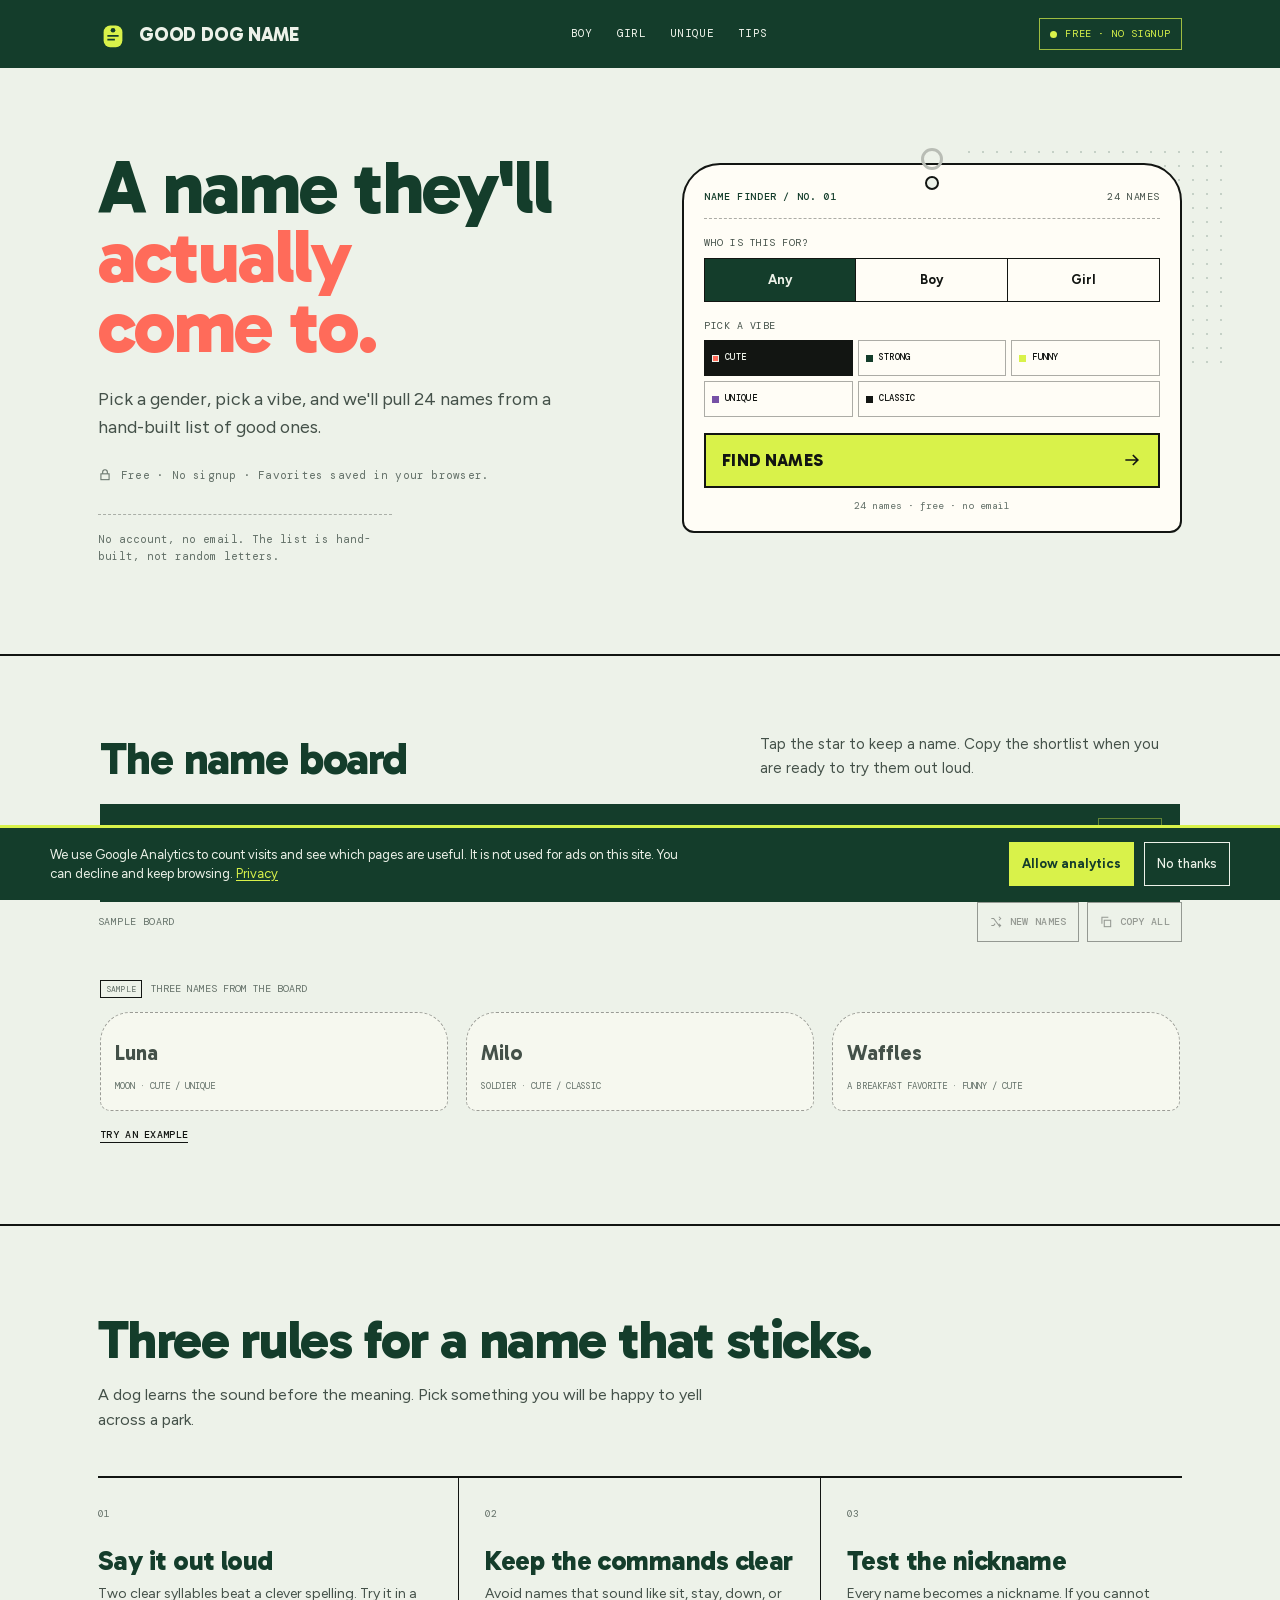
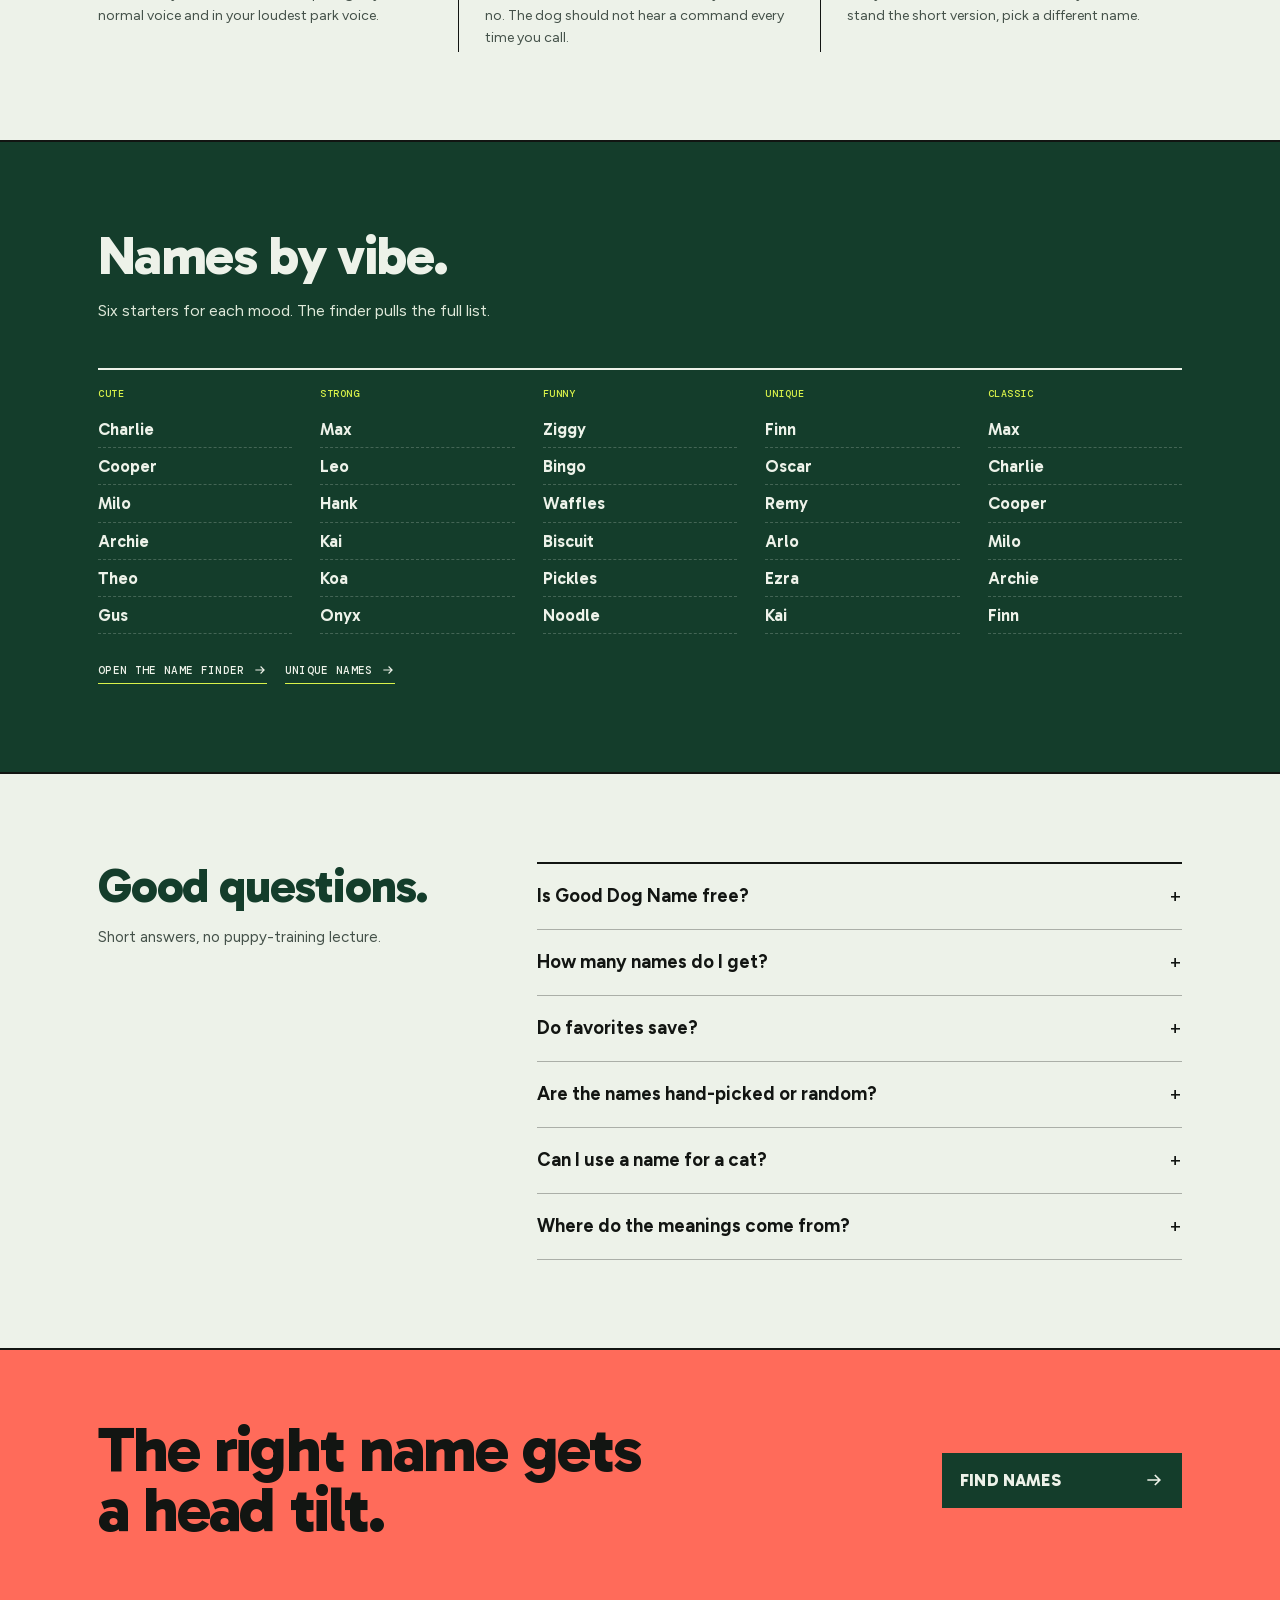
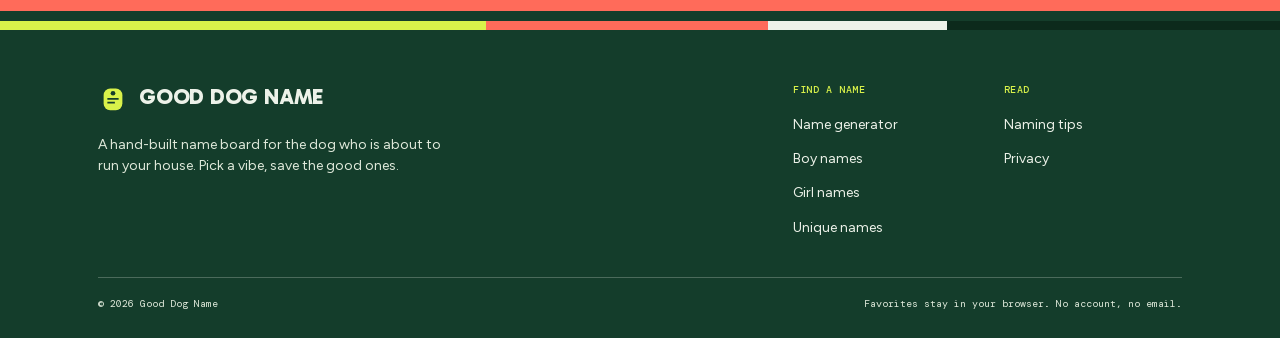
==== commit 991975e8: "Add GA4 analytics with consent" ====
--- a/index.html
+++ b/index.html
@@ -224,5 +224,7 @@
 </footer>
 <div class="toast" id="toast" role="status" aria-live="polite"></div>
 <script type="module" src="./assets/app.js"></script>
+<script>window.__GA__={id:"G-QT91VKFN8L",consentHref:"./privacy/"};</script>
+<script defer src="./assets/analytics.js"></script>
 </body>
 </html>
--- a/assets/styles.css
+++ b/assets/styles.css
@@ -48,6 +48,9 @@
   --mono: "DM Mono", ui-monospace, monospace;
   --max: 1180px;
   --gutter: clamp(20px, 4vw, 48px);
+  --consent-bg: #143d2b;
+  --consent-fg: #edf2e9;
+  --consent-accent: #d9f24a;
   --ease: cubic-bezier(0.16, 1, 0.3, 1);
 }
 
